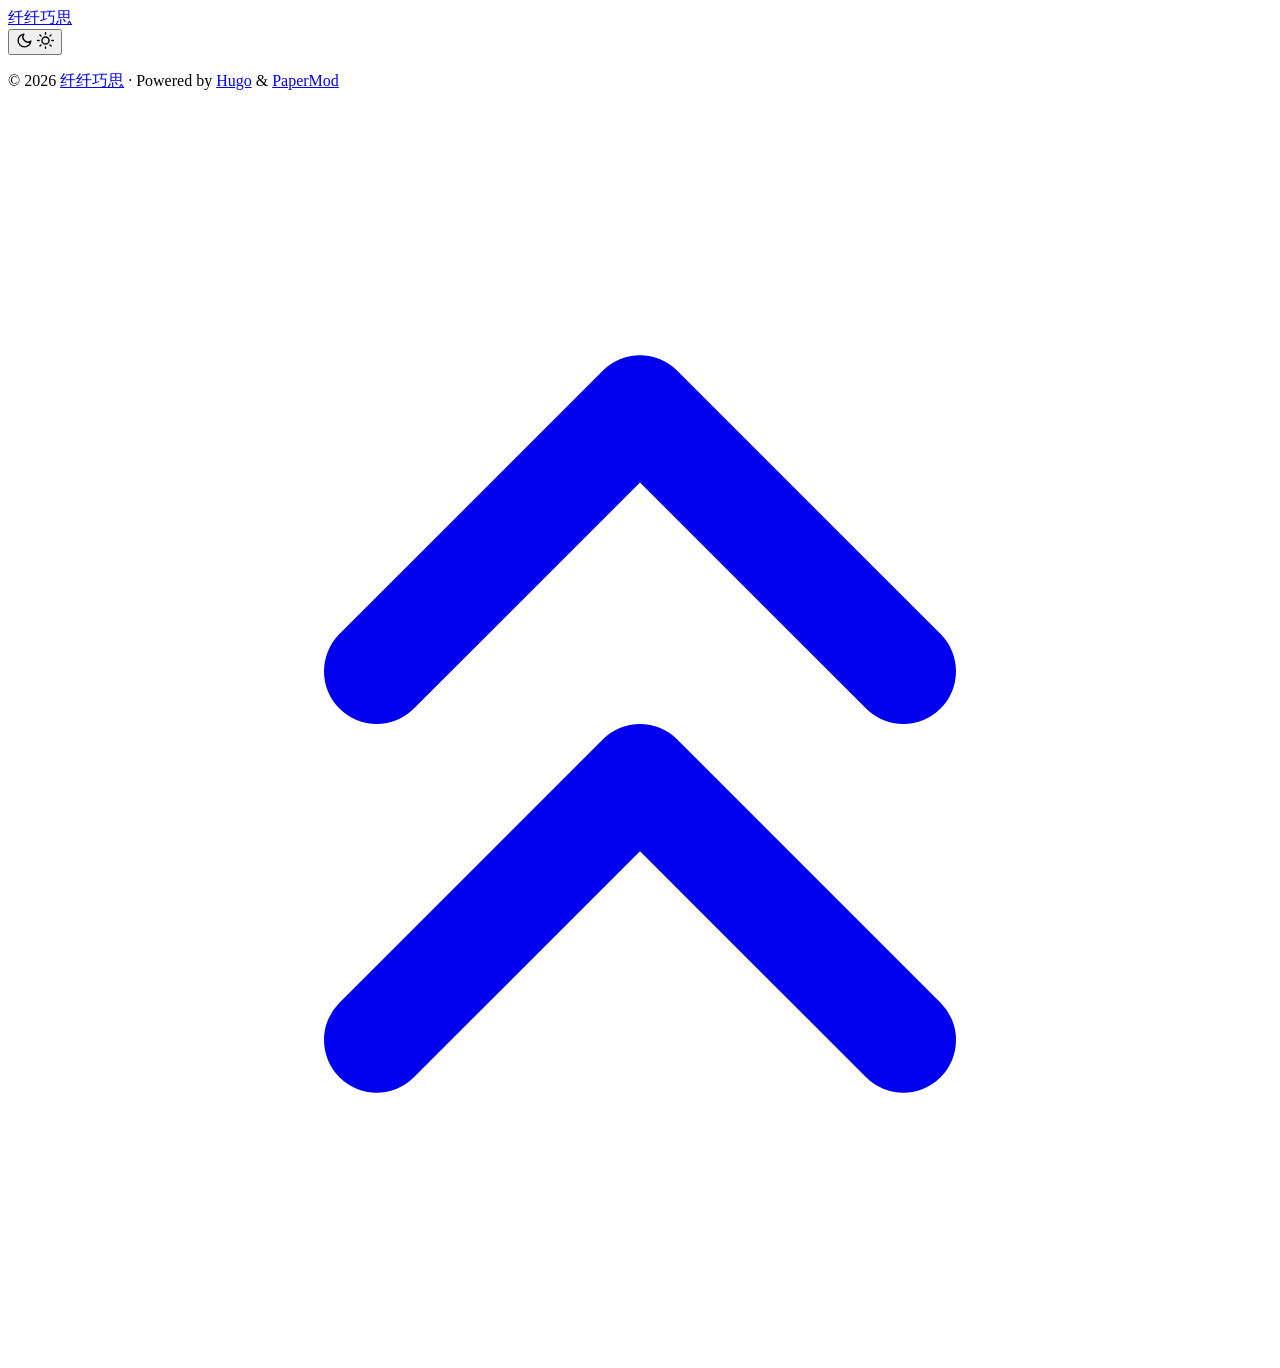
==== index.html @ 08fd0bf8 "Update site: feat: 测试站点构建/托管流程 dym2026/hugo-site-source@53ee8ede9876ad9d96f97d671d395f3bab7a2292" ====
<!doctype html><html lang=en dir=auto data-theme=auto><head><meta name=generator content="Hugo 0.163.3"><meta charset=utf-8><meta http-equiv=X-UA-Compatible content="IE=edge"><meta name=viewport content="width=device-width,initial-scale=1,shrink-to-fit=no"><meta name=robots content="index, follow"><title>纤纤巧思</title><meta name=description content><meta name=author content><link rel=canonical href=https://dym2026.github.io/><link crossorigin=anonymous href=/assets/css/stylesheet.cd9298b33628769aa1bc1acebbbfd7aa11ce81dfe03484d479e1907760249a1d.css integrity="sha256-zZKYszYodpqhvBrOu7/XqhHOgd/gNITUeeGQd2Akmh0=" rel="preload stylesheet" as=style><link rel=icon href=https://dym2026.github.io/favicon.ico><link rel=icon type=image/png sizes=16x16 href=https://dym2026.github.io/favicon-16x16.png><link rel=icon type=image/png sizes=32x32 href=https://dym2026.github.io/favicon-32x32.png><link rel=apple-touch-icon href=https://dym2026.github.io/apple-touch-icon.png><link rel=mask-icon href=https://dym2026.github.io/safari-pinned-tab.svg><meta name=theme-color content="#2e2e33"><meta name=msapplication-TileColor content="#2e2e33"><link rel=alternate type=application/rss+xml href=https://dym2026.github.io/index.xml title=rss><link rel=alternate hreflang=en href=https://dym2026.github.io/><noscript><style>#theme-toggle,.top-link{display:none}</style><style>@media(prefers-color-scheme:dark){:root{--theme:rgb(29, 30, 32);--entry:rgb(46, 46, 51);--primary:rgb(218, 218, 219);--secondary:rgb(155, 156, 157);--tertiary:rgb(65, 66, 68);--content:rgb(196, 196, 197);--code-block-bg:rgb(46, 46, 51);--code-bg:rgb(55, 56, 62);--border:rgb(51, 51, 51);color-scheme:dark}.list{background:var(--theme)}.toc{background:var(--entry)}}</style></noscript><script>localStorage.getItem("pref-theme")==="dark"?document.querySelector("html").dataset.theme="dark":localStorage.getItem("pref-theme")==="light"?document.querySelector("html").dataset.theme="light":window.matchMedia("(prefers-color-scheme: dark)").matches?document.querySelector("html").dataset.theme="dark":document.querySelector("html").dataset.theme="light"</script><meta property="og:url" content="https://dym2026.github.io/"><meta property="og:site_name" content="纤纤巧思"><meta property="og:title" content="纤纤巧思"><meta property="og:locale" content="en_us"><meta property="og:type" content="website"><meta name=twitter:card content="summary"><meta name=twitter:title content="纤纤巧思"><script type=application/ld+json>{"@context":"https://schema.org","@type":"Organization","name":"纤纤巧思","url":"https://dym2026.github.io/","description":"","logo":"https://dym2026.github.io/favicon.ico","sameAs":[]}</script></head><body class=list id=top><header class=header><nav class=header-nav><div class=logo><a href=https://dym2026.github.io/ accesskey=h title="纤纤巧思 (Alt + H)">纤纤巧思</a><div class=logo-switches><button id=theme-toggle class=theme-toggle accesskey=t title="(Alt + T)" aria-label="Toggle theme">
<svg class="moon" width="17" height="17" viewBox="0 0 24 24" fill="none" stroke="currentColor" stroke-width="2" stroke-linecap="round" stroke-linejoin="round"><path d="M21 12.79A9 9 0 1111.21 3 7 7 0 0021 12.79z"/></svg>
<svg class="sun" width="17" height="17" viewBox="0 0 24 24" fill="none" stroke="currentColor" stroke-width="2" stroke-linecap="round" stroke-linejoin="round"><circle cx="12" cy="12" r="5"/><line x1="12" y1="1" x2="12" y2="3"/><line x1="12" y1="21" x2="12" y2="23"/><line x1="4.22" y1="4.22" x2="5.64" y2="5.64"/><line x1="18.36" y1="18.36" x2="19.78" y2="19.78"/><line x1="1" y1="12" x2="3" y2="12"/><line x1="21" y1="12" x2="23" y2="12"/><line x1="4.22" y1="19.78" x2="5.64" y2="18.36"/><line x1="18.36" y1="5.64" x2="19.78" y2="4.22"/></svg></button></div></div><ul id=menu class=menu></ul></nav></header><main class=main></main><footer class=footer><span>&copy; 2026 <a href=https://dym2026.github.io/>纤纤巧思</a></span> ·
<span>Powered by
<a href="https://gohugo.io/?utm_source=papermod" rel=noopener target=_blank>Hugo</a> &
<a href=https://github.com/adityatelange/hugo-PaperMod/ rel=noopener target=_blank>PaperMod</a></span></footer><a href=#top id=top-link class="top-link hidden" aria-label="go to top" title="Go to Top (Alt + G)" accesskey=g><svg viewBox="0 0 24 24" fill="none" stroke="currentColor" stroke-width="2" stroke-linecap="round" stroke-linejoin="round" class="feather feather-chevrons-up"><polyline points="17 11 12 6 7 11"/><polyline points="17 18 12 13 7 18"/></svg>
</a><script>let menu=document.getElementById("menu");if(menu){const e=localStorage.getItem("menu-scroll-position");e&&(menu.scrollLeft=parseInt(e,10)),menu.onscroll=function(){localStorage.setItem("menu-scroll-position",menu.scrollLeft)}}document.querySelectorAll('a[href^="#"]').forEach(e=>{e.addEventListener("click",function(e){e.preventDefault();var t=this.getAttribute("href").substr(1);window.matchMedia("(prefers-reduced-motion: reduce)").matches?document.querySelector(`[id='${decodeURIComponent(t)}']`).scrollIntoView():document.querySelector(`[id='${decodeURIComponent(t)}']`).scrollIntoView({behavior:"smooth"}),t==="top"?history.replaceState(null,null," "):history.pushState(null,null,`#${t}`)})})</script><script>var toplink=document.getElementById("top-link");window.onscroll=function(){const e=window.innerHeight;document.body.scrollTop>e||document.documentElement.scrollTop>e?toplink.classList.remove("hidden"):toplink.classList.add("hidden")}</script><script>document.getElementById("theme-toggle").addEventListener("click",()=>{const e=document.querySelector("html");e.dataset.theme==="dark"?(e.dataset.theme="light",localStorage.setItem("pref-theme","light")):(e.dataset.theme="dark",localStorage.setItem("pref-theme","dark"))})</script></body></html>
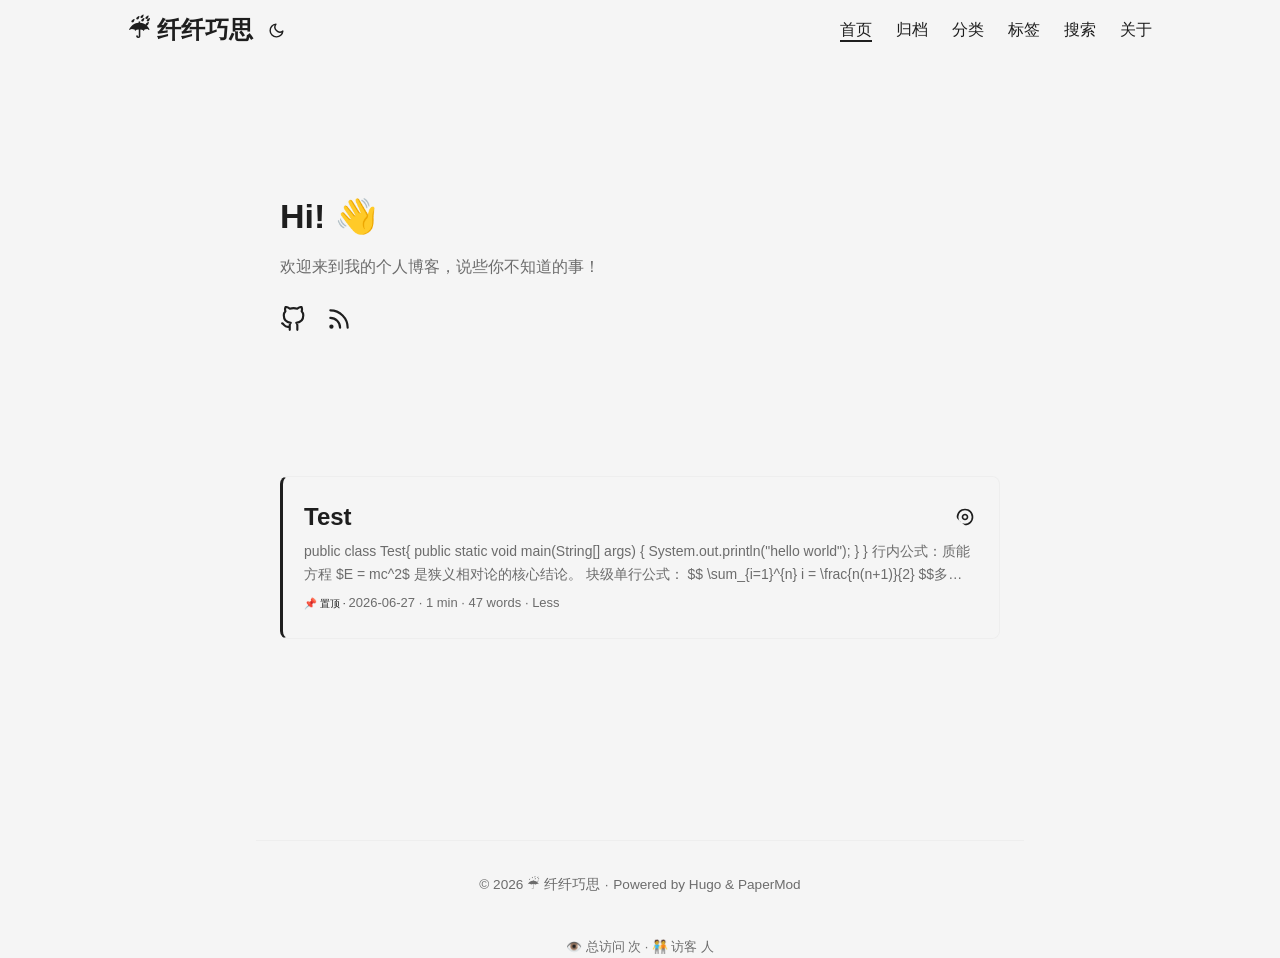
==== commit b8e5de0f: "Update site: feat：配置后发布测试 dym2026/hugo-site-source@9872c6fb3db8e7d67822ec20c69a167581251d09" ====
--- a/index.html
+++ b/index.html
@@ -1,7 +1,11 @@
-<!doctype html><html lang=en dir=auto data-theme=auto><head><meta name=generator content="Hugo 0.163.3"><meta charset=utf-8><meta http-equiv=X-UA-Compatible content="IE=edge"><meta name=viewport content="width=device-width,initial-scale=1,shrink-to-fit=no"><meta name=robots content="index, follow"><title>纤纤巧思</title><meta name=description content><meta name=author content><link rel=canonical href=https://dym2026.github.io/><link crossorigin=anonymous href=/assets/css/stylesheet.cd9298b33628769aa1bc1acebbbfd7aa11ce81dfe03484d479e1907760249a1d.css integrity="sha256-zZKYszYodpqhvBrOu7/XqhHOgd/gNITUeeGQd2Akmh0=" rel="preload stylesheet" as=style><link rel=icon href=https://dym2026.github.io/favicon.ico><link rel=icon type=image/png sizes=16x16 href=https://dym2026.github.io/favicon-16x16.png><link rel=icon type=image/png sizes=32x32 href=https://dym2026.github.io/favicon-32x32.png><link rel=apple-touch-icon href=https://dym2026.github.io/apple-touch-icon.png><link rel=mask-icon href=https://dym2026.github.io/safari-pinned-tab.svg><meta name=theme-color content="#2e2e33"><meta name=msapplication-TileColor content="#2e2e33"><link rel=alternate type=application/rss+xml href=https://dym2026.github.io/index.xml title=rss><link rel=alternate hreflang=en href=https://dym2026.github.io/><noscript><style>#theme-toggle,.top-link{display:none}</style><style>@media(prefers-color-scheme:dark){:root{--theme:rgb(29, 30, 32);--entry:rgb(46, 46, 51);--primary:rgb(218, 218, 219);--secondary:rgb(155, 156, 157);--tertiary:rgb(65, 66, 68);--content:rgb(196, 196, 197);--code-block-bg:rgb(46, 46, 51);--code-bg:rgb(55, 56, 62);--border:rgb(51, 51, 51);color-scheme:dark}.list{background:var(--theme)}.toc{background:var(--entry)}}</style></noscript><script>localStorage.getItem("pref-theme")==="dark"?document.querySelector("html").dataset.theme="dark":localStorage.getItem("pref-theme")==="light"?document.querySelector("html").dataset.theme="light":window.matchMedia("(prefers-color-scheme: dark)").matches?document.querySelector("html").dataset.theme="dark":document.querySelector("html").dataset.theme="light"</script><meta property="og:url" content="https://dym2026.github.io/"><meta property="og:site_name" content="纤纤巧思"><meta property="og:title" content="纤纤巧思"><meta property="og:locale" content="en_us"><meta property="og:type" content="website"><meta name=twitter:card content="summary"><meta name=twitter:title content="纤纤巧思"><script type=application/ld+json>{"@context":"https://schema.org","@type":"Organization","name":"纤纤巧思","url":"https://dym2026.github.io/","description":"","logo":"https://dym2026.github.io/favicon.ico","sameAs":[]}</script></head><body class=list id=top><header class=header><nav class=header-nav><div class=logo><a href=https://dym2026.github.io/ accesskey=h title="纤纤巧思 (Alt + H)">纤纤巧思</a><div class=logo-switches><button id=theme-toggle class=theme-toggle accesskey=t title="(Alt + T)" aria-label="Toggle theme">
+<!doctype html><html lang=en dir=auto data-theme=auto><head><meta name=generator content="Hugo 0.163.3"><meta charset=utf-8><meta http-equiv=X-UA-Compatible content="IE=edge"><meta name=viewport content="width=device-width,initial-scale=1,shrink-to-fit=no"><meta name=robots content="index, follow"><title>☔︎ 纤纤巧思</title><meta name=keywords content="关键词1,关键词2,关键词3"><meta name=description content="博客描述，150字以内，包含核心关键词"><meta name=author content="Less"><link rel=canonical href=https://dym2026.github.io/><link crossorigin=anonymous href=/assets/css/stylesheet.4112e1ae91381286056db7897606358c1287e31d32b878bdc7e529f8c256b687.css integrity="sha256-QRLhrpE4EoYFbbeJdgY1jBKH4x0yuHi9x+Up+MJWtoc=" rel="preload stylesheet" as=style><link rel=icon href=https://dym2026.github.io/favicon.ico><link rel=icon type=image/png sizes=16x16 href=https://dym2026.github.io/favicon-16x16.png><link rel=icon type=image/png sizes=32x32 href=https://dym2026.github.io/favicon-32x32.png><link rel=apple-touch-icon href=https://dym2026.github.io/apple-touch-icon.png><link rel=mask-icon href=https://dym2026.github.io/safari-pinned-tab.svg><meta name=theme-color content="#2e2e33"><meta name=msapplication-TileColor content="#2e2e33"><link rel=alternate type=application/rss+xml href=https://dym2026.github.io/index.xml title=rss><link rel=alternate type=application/json href=https://dym2026.github.io/index.json title=json><link rel=alternate hreflang=en href=https://dym2026.github.io/><noscript><style>#theme-toggle,.top-link{display:none}</style><style>@media(prefers-color-scheme:dark){:root{--theme:rgb(29, 30, 32);--entry:rgb(46, 46, 51);--primary:rgb(218, 218, 219);--secondary:rgb(155, 156, 157);--tertiary:rgb(65, 66, 68);--content:rgb(196, 196, 197);--code-block-bg:rgb(46, 46, 51);--code-bg:rgb(55, 56, 62);--border:rgb(51, 51, 51);color-scheme:dark}.list{background:var(--theme)}.toc{background:var(--entry)}}</style></noscript><script>localStorage.getItem("pref-theme")==="dark"?document.querySelector("html").dataset.theme="dark":localStorage.getItem("pref-theme")==="light"?document.querySelector("html").dataset.theme="light":window.matchMedia("(prefers-color-scheme: dark)").matches?document.querySelector("html").dataset.theme="dark":document.querySelector("html").dataset.theme="light"</script><meta property="og:url" content="https://dym2026.github.io/"><meta property="og:site_name" content="☔︎ 纤纤巧思"><meta property="og:title" content="☔︎ 纤纤巧思"><meta property="og:description" content="博客描述，150字以内，包含核心关键词"><meta property="og:locale" content="zh_cn"><meta property="og:type" content="website"><meta property="og:image" content="https://dym2026.github.io/images/social-share.png"><meta name=twitter:card content="summary_large_image"><meta name=twitter:image content="https://dym2026.github.io/images/social-share.png"><meta name=twitter:title content="☔︎ 纤纤巧思"><meta name=twitter:description content="博客描述，150字以内，包含核心关键词"><script type=application/ld+json>{"@context":"https://schema.org","@type":"Organization","name":"☔︎ 纤纤巧思","url":"https://dym2026.github.io/","description":"博客描述，150字以内，包含核心关键词","logo":"https://dym2026.github.io/favicon.ico","sameAs":["https://github.com/dym2026/dym2026.github.io","/index.xml"]}</script></head><body class=list id=top><header class=header><nav class=header-nav><div class=logo><a href=https://dym2026.github.io/ accesskey=h title="☔︎ 纤纤巧思 (Alt + H)">☔︎ 纤纤巧思</a><div class=logo-switches><button id=theme-toggle class=theme-toggle accesskey=t title="(Alt + T)" aria-label="Toggle theme">
 <svg class="moon" width="17" height="17" viewBox="0 0 24 24" fill="none" stroke="currentColor" stroke-width="2" stroke-linecap="round" stroke-linejoin="round"><path d="M21 12.79A9 9 0 1111.21 3 7 7 0 0021 12.79z"/></svg>
-<svg class="sun" width="17" height="17" viewBox="0 0 24 24" fill="none" stroke="currentColor" stroke-width="2" stroke-linecap="round" stroke-linejoin="round"><circle cx="12" cy="12" r="5"/><line x1="12" y1="1" x2="12" y2="3"/><line x1="12" y1="21" x2="12" y2="23"/><line x1="4.22" y1="4.22" x2="5.64" y2="5.64"/><line x1="18.36" y1="18.36" x2="19.78" y2="19.78"/><line x1="1" y1="12" x2="3" y2="12"/><line x1="21" y1="12" x2="23" y2="12"/><line x1="4.22" y1="19.78" x2="5.64" y2="18.36"/><line x1="18.36" y1="5.64" x2="19.78" y2="4.22"/></svg></button></div></div><ul id=menu class=menu></ul></nav></header><main class=main></main><footer class=footer><span>&copy; 2026 <a href=https://dym2026.github.io/>纤纤巧思</a></span> ·
+<svg class="sun" width="17" height="17" viewBox="0 0 24 24" fill="none" stroke="currentColor" stroke-width="2" stroke-linecap="round" stroke-linejoin="round"><circle cx="12" cy="12" r="5"/><line x1="12" y1="1" x2="12" y2="3"/><line x1="12" y1="21" x2="12" y2="23"/><line x1="4.22" y1="4.22" x2="5.64" y2="5.64"/><line x1="18.36" y1="18.36" x2="19.78" y2="19.78"/><line x1="1" y1="12" x2="3" y2="12"/><line x1="21" y1="12" x2="23" y2="12"/><line x1="4.22" y1="19.78" x2="5.64" y2="18.36"/><line x1="18.36" y1="5.64" x2="19.78" y2="4.22"/></svg></button></div></div><ul id=menu class=menu><li><a href=https://dym2026.github.io/ title=首页><span class=active>首页</span></a></li><li><a href=https://dym2026.github.io/archives/ title=归档><span>归档</span></a></li><li><a href=https://dym2026.github.io/categories/ title=分类><span>分类</span></a></li><li><a href=https://dym2026.github.io/tags/ title=标签><span>标签</span></a></li><li><a href=https://dym2026.github.io/search/ title="搜索 (Alt + /)" accesskey=/><span>搜索</span></a></li><li><a href=https://dym2026.github.io/about/ title=关于><span>关于</span></a></li></ul></nav></header><main class=main><article class="first-entry home-info"><header class=entry-header><h1>Hi! 👋</h1></header><div class="entry-content md-content"><p>欢迎来到我的个人博客，说些你不知道的事！</p></div><footer class=entry-footer><div class=social-icons><a href=https://github.com/dym2026/dym2026.github.io target=_blank rel="noopener noreferrer me" title=Github><svg viewBox="0 0 24 24" fill="none" stroke="currentColor" stroke-width="2" stroke-linecap="round" stroke-linejoin="round"><path d="M9 19c-5 1.5-5-2.5-7-3m14 6v-3.87a3.37 3.37.0 00-.94-2.61c3.14-.35 6.44-1.54 6.44-7A5.44 5.44.0 0020 4.77 5.07 5.07.0 0019.91 1S18.73.65 16 2.48a13.38 13.38.0 00-7 0C6.27.65 5.09 1 5.09 1A5.07 5.07.0 005 4.77 5.44 5.44.0 003.5 8.55c0 5.42 3.3 6.61 6.44 7A3.37 3.37.0 009 18.13V22"/></svg>
+</a><a href=/index.xml target=_blank rel="noopener noreferrer me" title=Rss><svg viewBox="0 0 24 24" fill="none" stroke="currentColor" stroke-width="2" stroke-linecap="round" stroke-linejoin="round"><path d="M4 11a9 9 0 019 9"/><path d="M4 4a16 16 0 0116 16"/><circle cx="5" cy="19" r="1"/></svg></a></div></footer></article><article class="post-entry pin-entry"><header class=entry-header><h2 class=entry-hint-parent>Test
+<span class="entry-hint pin-badge" title=置顶><svg height="20" viewBox="0 -960 960 960" fill="currentColor"><path d="M640-480q0 66-47 113t-113 47-113-47-47-113 47-113 113-47 113 47 47 113zm-160 80q33 0 56.5-23.5T560-480t-23.5-56.5T480-560t-56.5 23.5T4e2-480t23.5 56.5T480-4e2zm0 320Q316-2e2 198-314.5T80-480q0-83 32.5-156T197-763t125-85.5T480-880t158 31.5T763-763t84.5 127T880-480t-32.5 156T763-197t-125 85.5T480-80zm0-80q134 0 227-93t93-227-93-227-227-93-227 93-93 227 93 227 227 93zm0-320z"/></svg></span></h2></header><div class=entry-content><p>public class Test{ public static void main(String[] args) { System.out.println("hello world"); } } 行内公式：质能方程 $E = mc^2$ 是狭义相对论的核心结论。
+块级单行公式： $$ \sum_{i=1}^{n} i = \frac{n(n+1)}{2} $$多行对齐公式： $$ \begin{aligned} f(x) &= x^2 + 3x + 2 \\ f'(x) &= 2x + 3 \\ \int_0^1 f(x)dx &= \frac{23}{6} \end{aligned} $$</p></div><footer class=entry-footer><span title='2026-06-27 22:10:26 +0800 +0800'>2026-06-27</span>&nbsp;·&nbsp;<span>1 min</span>&nbsp;·&nbsp;<span>47 words</span>&nbsp;·&nbsp;<span>Less</span></footer><a class=entry-link aria-label="post link to Test" href=https://dym2026.github.io/posts/test/></a></article></main><footer class=footer><span>&copy; 2026 <a href=https://dym2026.github.io/>☔︎ 纤纤巧思</a></span> ·
 <span>Powered by
 <a href="https://gohugo.io/?utm_source=papermod" rel=noopener target=_blank>Hugo</a> &
 <a href=https://github.com/adityatelange/hugo-PaperMod/ rel=noopener target=_blank>PaperMod</a></span></footer><a href=#top id=top-link class="top-link hidden" aria-label="go to top" title="Go to Top (Alt + G)" accesskey=g><svg viewBox="0 0 24 24" fill="none" stroke="currentColor" stroke-width="2" stroke-linecap="round" stroke-linejoin="round" class="feather feather-chevrons-up"><polyline points="17 11 12 6 7 11"/><polyline points="17 18 12 13 7 18"/></svg>
-</a><script>let menu=document.getElementById("menu");if(menu){const e=localStorage.getItem("menu-scroll-position");e&&(menu.scrollLeft=parseInt(e,10)),menu.onscroll=function(){localStorage.setItem("menu-scroll-position",menu.scrollLeft)}}document.querySelectorAll('a[href^="#"]').forEach(e=>{e.addEventListener("click",function(e){e.preventDefault();var t=this.getAttribute("href").substr(1);window.matchMedia("(prefers-reduced-motion: reduce)").matches?document.querySelector(`[id='${decodeURIComponent(t)}']`).scrollIntoView():document.querySelector(`[id='${decodeURIComponent(t)}']`).scrollIntoView({behavior:"smooth"}),t==="top"?history.replaceState(null,null," "):history.pushState(null,null,`#${t}`)})})</script><script>var toplink=document.getElementById("top-link");window.onscroll=function(){const e=window.innerHeight;document.body.scrollTop>e||document.documentElement.scrollTop>e?toplink.classList.remove("hidden"):toplink.classList.add("hidden")}</script><script>document.getElementById("theme-toggle").addEventListener("click",()=>{const e=document.querySelector("html");e.dataset.theme==="dark"?(e.dataset.theme="light",localStorage.setItem("pref-theme","light")):(e.dataset.theme="dark",localStorage.setItem("pref-theme","dark"))})</script></body></html>+</a><script defer src=https://busuanzi.ibruce.info/busuanzi/2.3/busuanzi.pure.mini.js crossorigin=anonymous></script><div class=busuanzi-site><span id=busuanzi_container_site_pv>👁️ 总访问 <span id=busuanzi_value_site_pv></span> 次
+</span><span id=busuanzi_container_site_uv>· 🧑‍🤝‍🧑 访客 <span id=busuanzi_value_site_uv></span> 人</span></div><script>let menu=document.getElementById("menu");if(menu){const e=localStorage.getItem("menu-scroll-position");e&&(menu.scrollLeft=parseInt(e,10)),menu.onscroll=function(){localStorage.setItem("menu-scroll-position",menu.scrollLeft)}}document.querySelectorAll('a[href^="#"]').forEach(e=>{e.addEventListener("click",function(e){e.preventDefault();var t=this.getAttribute("href").substr(1);window.matchMedia("(prefers-reduced-motion: reduce)").matches?document.querySelector(`[id='${decodeURIComponent(t)}']`).scrollIntoView():document.querySelector(`[id='${decodeURIComponent(t)}']`).scrollIntoView({behavior:"smooth"}),t==="top"?history.replaceState(null,null," "):history.pushState(null,null,`#${t}`)})})</script><script>var toplink=document.getElementById("top-link");window.onscroll=function(){const e=window.innerHeight;document.body.scrollTop>e||document.documentElement.scrollTop>e?toplink.classList.remove("hidden"):toplink.classList.add("hidden")}</script><script>document.getElementById("theme-toggle").addEventListener("click",()=>{const e=document.querySelector("html");e.dataset.theme==="dark"?(e.dataset.theme="light",localStorage.setItem("pref-theme","light")):(e.dataset.theme="dark",localStorage.setItem("pref-theme","dark"))})</script></body></html>
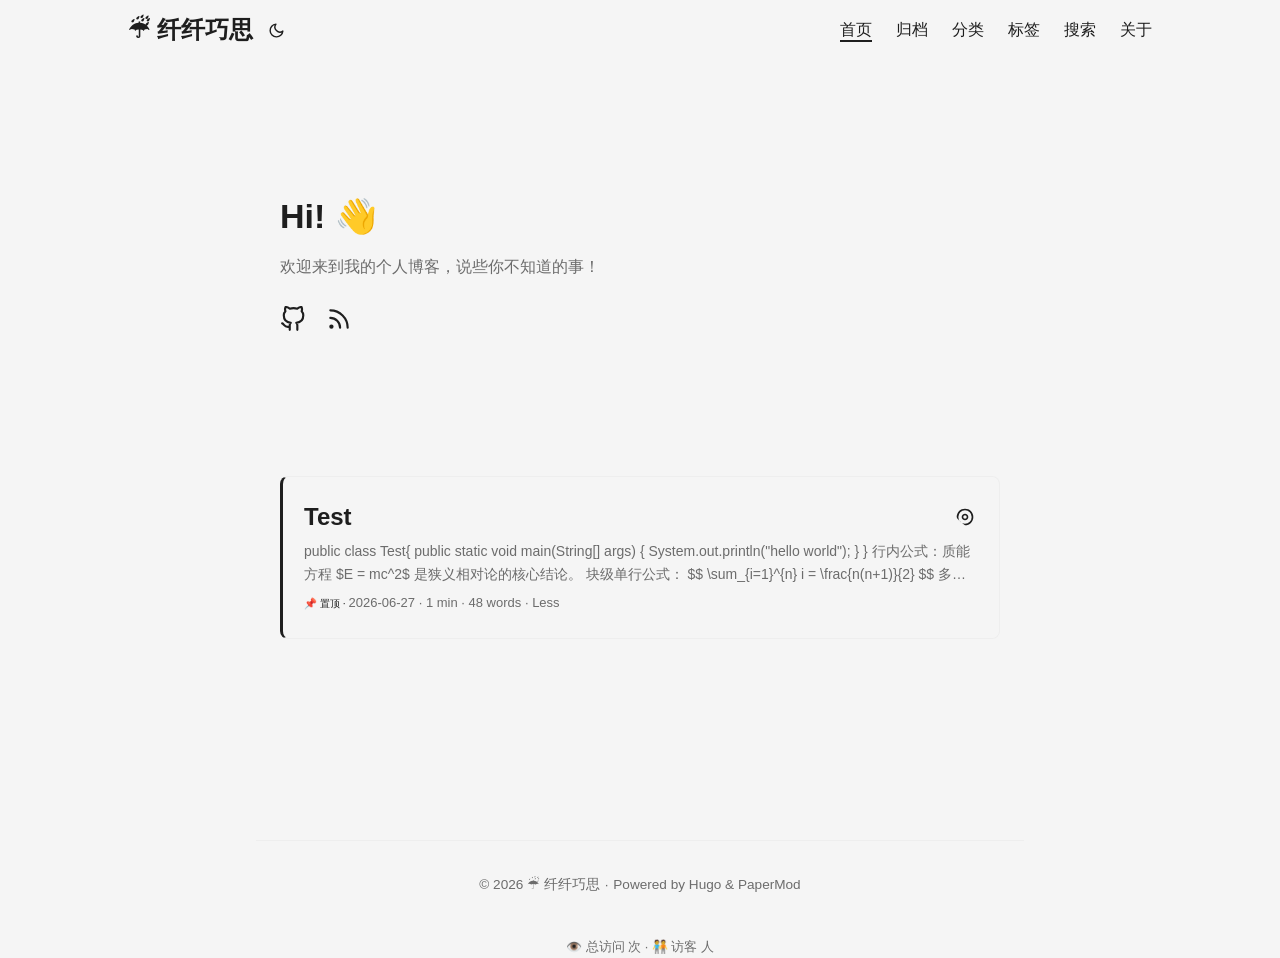
==== commit e289f8b9: "Update site: fix：解决数学公式渲染问题 dym2026/hugo-site-source@31d38d20c8a6f22a35656b6e085491fd89ad5323" ====
--- a/index.html
+++ b/index.html
@@ -3,9 +3,10 @@
 <svg class="sun" width="17" height="17" viewBox="0 0 24 24" fill="none" stroke="currentColor" stroke-width="2" stroke-linecap="round" stroke-linejoin="round"><circle cx="12" cy="12" r="5"/><line x1="12" y1="1" x2="12" y2="3"/><line x1="12" y1="21" x2="12" y2="23"/><line x1="4.22" y1="4.22" x2="5.64" y2="5.64"/><line x1="18.36" y1="18.36" x2="19.78" y2="19.78"/><line x1="1" y1="12" x2="3" y2="12"/><line x1="21" y1="12" x2="23" y2="12"/><line x1="4.22" y1="19.78" x2="5.64" y2="18.36"/><line x1="18.36" y1="5.64" x2="19.78" y2="4.22"/></svg></button></div></div><ul id=menu class=menu><li><a href=https://dym2026.github.io/ title=首页><span class=active>首页</span></a></li><li><a href=https://dym2026.github.io/archives/ title=归档><span>归档</span></a></li><li><a href=https://dym2026.github.io/categories/ title=分类><span>分类</span></a></li><li><a href=https://dym2026.github.io/tags/ title=标签><span>标签</span></a></li><li><a href=https://dym2026.github.io/search/ title="搜索 (Alt + /)" accesskey=/><span>搜索</span></a></li><li><a href=https://dym2026.github.io/about/ title=关于><span>关于</span></a></li></ul></nav></header><main class=main><article class="first-entry home-info"><header class=entry-header><h1>Hi! 👋</h1></header><div class="entry-content md-content"><p>欢迎来到我的个人博客，说些你不知道的事！</p></div><footer class=entry-footer><div class=social-icons><a href=https://github.com/dym2026/dym2026.github.io target=_blank rel="noopener noreferrer me" title=Github><svg viewBox="0 0 24 24" fill="none" stroke="currentColor" stroke-width="2" stroke-linecap="round" stroke-linejoin="round"><path d="M9 19c-5 1.5-5-2.5-7-3m14 6v-3.87a3.37 3.37.0 00-.94-2.61c3.14-.35 6.44-1.54 6.44-7A5.44 5.44.0 0020 4.77 5.07 5.07.0 0019.91 1S18.73.65 16 2.48a13.38 13.38.0 00-7 0C6.27.65 5.09 1 5.09 1A5.07 5.07.0 005 4.77 5.44 5.44.0 003.5 8.55c0 5.42 3.3 6.61 6.44 7A3.37 3.37.0 009 18.13V22"/></svg>
 </a><a href=/index.xml target=_blank rel="noopener noreferrer me" title=Rss><svg viewBox="0 0 24 24" fill="none" stroke="currentColor" stroke-width="2" stroke-linecap="round" stroke-linejoin="round"><path d="M4 11a9 9 0 019 9"/><path d="M4 4a16 16 0 0116 16"/><circle cx="5" cy="19" r="1"/></svg></a></div></footer></article><article class="post-entry pin-entry"><header class=entry-header><h2 class=entry-hint-parent>Test
 <span class="entry-hint pin-badge" title=置顶><svg height="20" viewBox="0 -960 960 960" fill="currentColor"><path d="M640-480q0 66-47 113t-113 47-113-47-47-113 47-113 113-47 113 47 47 113zm-160 80q33 0 56.5-23.5T560-480t-23.5-56.5T480-560t-56.5 23.5T4e2-480t23.5 56.5T480-4e2zm0 320Q316-2e2 198-314.5T80-480q0-83 32.5-156T197-763t125-85.5T480-880t158 31.5T763-763t84.5 127T880-480t-32.5 156T763-197t-125 85.5T480-80zm0-80q134 0 227-93t93-227-93-227-227-93-227 93-93 227 93 227 227 93zm0-320z"/></svg></span></h2></header><div class=entry-content><p>public class Test{ public static void main(String[] args) { System.out.println("hello world"); } } 行内公式：质能方程 $E = mc^2$ 是狭义相对论的核心结论。
-块级单行公式： $$ \sum_{i=1}^{n} i = \frac{n(n+1)}{2} $$多行对齐公式： $$ \begin{aligned} f(x) &= x^2 + 3x + 2 \\ f'(x) &= 2x + 3 \\ \int_0^1 f(x)dx &= \frac{23}{6} \end{aligned} $$</p></div><footer class=entry-footer><span title='2026-06-27 22:10:26 +0800 +0800'>2026-06-27</span>&nbsp;·&nbsp;<span>1 min</span>&nbsp;·&nbsp;<span>47 words</span>&nbsp;·&nbsp;<span>Less</span></footer><a class=entry-link aria-label="post link to Test" href=https://dym2026.github.io/posts/test/></a></article></main><footer class=footer><span>&copy; 2026 <a href=https://dym2026.github.io/>☔︎ 纤纤巧思</a></span> ·
+块级单行公式： $$ \sum_{i=1}^{n} i = \frac{n(n+1)}{2} $$
+多行对齐公式： $$ \begin{aligned} f(x) &= x^2 + 3x + 2 \ f’(x) &= 2x + 3 \ \int_0^1 f(x)dx &= \frac{23}{6} \end{aligned} $$</p></div><footer class=entry-footer><span title='2026-06-27 22:10:26 +0800 +0800'>2026-06-27</span>&nbsp;·&nbsp;<span>1 min</span>&nbsp;·&nbsp;<span>48 words</span>&nbsp;·&nbsp;<span>Less</span></footer><a class=entry-link aria-label="post link to Test" href=https://dym2026.github.io/posts/test/></a></article></main><footer class=footer><span>&copy; 2026 <a href=https://dym2026.github.io/>☔︎ 纤纤巧思</a></span> ·
 <span>Powered by
 <a href="https://gohugo.io/?utm_source=papermod" rel=noopener target=_blank>Hugo</a> &
 <a href=https://github.com/adityatelange/hugo-PaperMod/ rel=noopener target=_blank>PaperMod</a></span></footer><a href=#top id=top-link class="top-link hidden" aria-label="go to top" title="Go to Top (Alt + G)" accesskey=g><svg viewBox="0 0 24 24" fill="none" stroke="currentColor" stroke-width="2" stroke-linecap="round" stroke-linejoin="round" class="feather feather-chevrons-up"><polyline points="17 11 12 6 7 11"/><polyline points="17 18 12 13 7 18"/></svg>
-</a><script defer src=https://busuanzi.ibruce.info/busuanzi/2.3/busuanzi.pure.mini.js crossorigin=anonymous></script><div class=busuanzi-site><span id=busuanzi_container_site_pv>👁️ 总访问 <span id=busuanzi_value_site_pv></span> 次
+</a><script defer src=https://busuanzi.ibruce.info/busuanzi/2.3/busuanzi.pure.mini.js></script><div class=busuanzi-site><span id=busuanzi_container_site_pv>👁️ 总访问 <span id=busuanzi_value_site_pv></span> 次
 </span><span id=busuanzi_container_site_uv>· 🧑‍🤝‍🧑 访客 <span id=busuanzi_value_site_uv></span> 人</span></div><script>let menu=document.getElementById("menu");if(menu){const e=localStorage.getItem("menu-scroll-position");e&&(menu.scrollLeft=parseInt(e,10)),menu.onscroll=function(){localStorage.setItem("menu-scroll-position",menu.scrollLeft)}}document.querySelectorAll('a[href^="#"]').forEach(e=>{e.addEventListener("click",function(e){e.preventDefault();var t=this.getAttribute("href").substr(1);window.matchMedia("(prefers-reduced-motion: reduce)").matches?document.querySelector(`[id='${decodeURIComponent(t)}']`).scrollIntoView():document.querySelector(`[id='${decodeURIComponent(t)}']`).scrollIntoView({behavior:"smooth"}),t==="top"?history.replaceState(null,null," "):history.pushState(null,null,`#${t}`)})})</script><script>var toplink=document.getElementById("top-link");window.onscroll=function(){const e=window.innerHeight;document.body.scrollTop>e||document.documentElement.scrollTop>e?toplink.classList.remove("hidden"):toplink.classList.add("hidden")}</script><script>document.getElementById("theme-toggle").addEventListener("click",()=>{const e=document.querySelector("html");e.dataset.theme==="dark"?(e.dataset.theme="light",localStorage.setItem("pref-theme","light")):(e.dataset.theme="dark",localStorage.setItem("pref-theme","dark"))})</script></body></html>
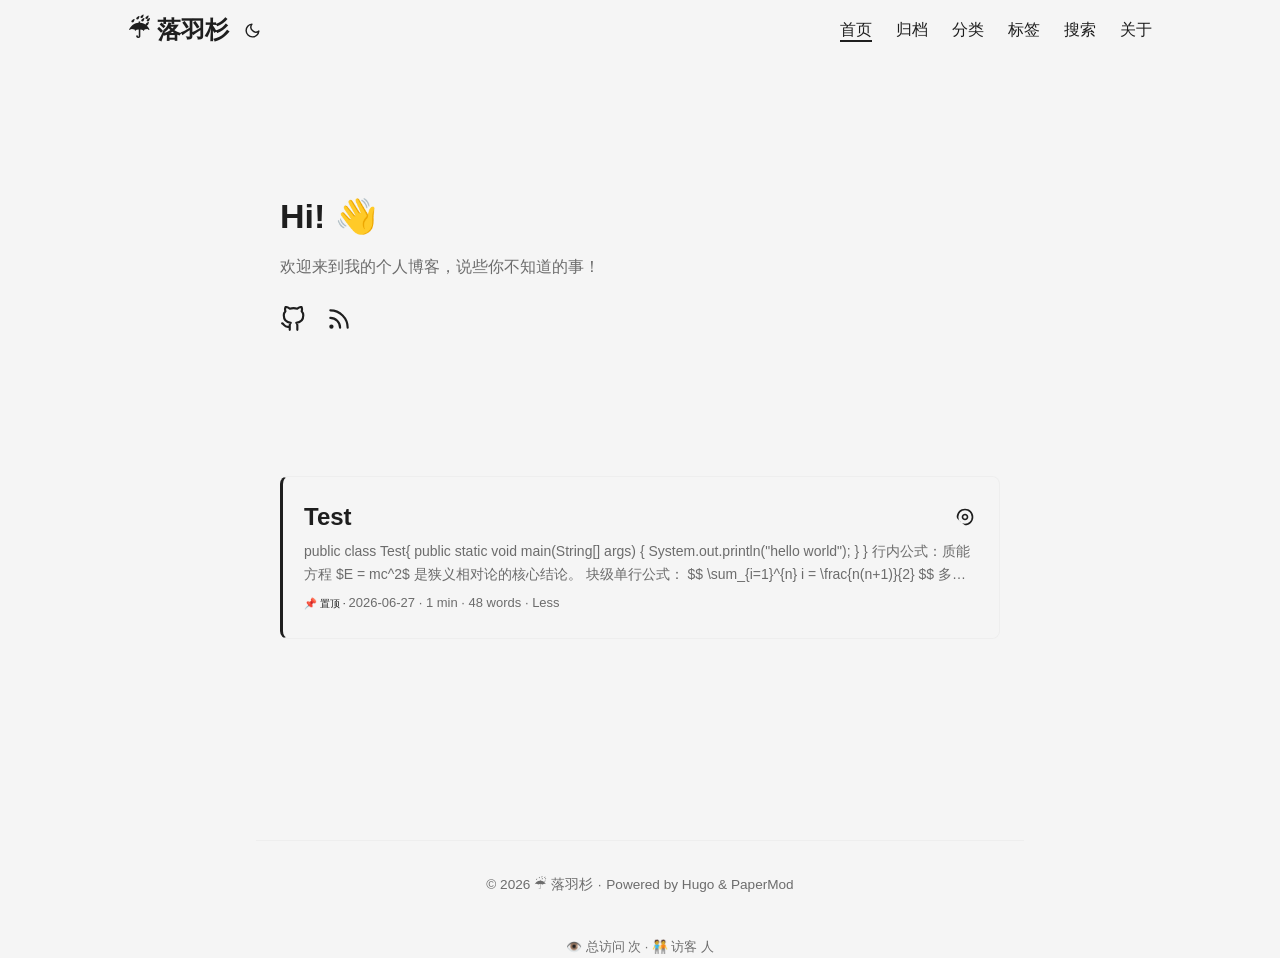
==== commit cf234b6c: "Update site: feat: 更换网站图标 dym2026/hugo-site-source@5aa69ee42dd8be48c35af2c50449b70eea5ee5c6" ====
--- a/index.html
+++ b/index.html
@@ -1,10 +1,10 @@
-<!doctype html><html lang=en dir=auto data-theme=auto><head><meta name=generator content="Hugo 0.163.3"><meta charset=utf-8><meta http-equiv=X-UA-Compatible content="IE=edge"><meta name=viewport content="width=device-width,initial-scale=1,shrink-to-fit=no"><meta name=robots content="index, follow"><title>☔︎ 纤纤巧思</title><meta name=keywords content="关键词1,关键词2,关键词3"><meta name=description content="博客描述，150字以内，包含核心关键词"><meta name=author content="Less"><link rel=canonical href=https://dym2026.github.io/><link crossorigin=anonymous href=/assets/css/stylesheet.4112e1ae91381286056db7897606358c1287e31d32b878bdc7e529f8c256b687.css integrity="sha256-QRLhrpE4EoYFbbeJdgY1jBKH4x0yuHi9x+Up+MJWtoc=" rel="preload stylesheet" as=style><link rel=icon href=https://dym2026.github.io/favicon.ico><link rel=icon type=image/png sizes=16x16 href=https://dym2026.github.io/favicon-16x16.png><link rel=icon type=image/png sizes=32x32 href=https://dym2026.github.io/favicon-32x32.png><link rel=apple-touch-icon href=https://dym2026.github.io/apple-touch-icon.png><link rel=mask-icon href=https://dym2026.github.io/safari-pinned-tab.svg><meta name=theme-color content="#2e2e33"><meta name=msapplication-TileColor content="#2e2e33"><link rel=alternate type=application/rss+xml href=https://dym2026.github.io/index.xml title=rss><link rel=alternate type=application/json href=https://dym2026.github.io/index.json title=json><link rel=alternate hreflang=en href=https://dym2026.github.io/><noscript><style>#theme-toggle,.top-link{display:none}</style><style>@media(prefers-color-scheme:dark){:root{--theme:rgb(29, 30, 32);--entry:rgb(46, 46, 51);--primary:rgb(218, 218, 219);--secondary:rgb(155, 156, 157);--tertiary:rgb(65, 66, 68);--content:rgb(196, 196, 197);--code-block-bg:rgb(46, 46, 51);--code-bg:rgb(55, 56, 62);--border:rgb(51, 51, 51);color-scheme:dark}.list{background:var(--theme)}.toc{background:var(--entry)}}</style></noscript><script>localStorage.getItem("pref-theme")==="dark"?document.querySelector("html").dataset.theme="dark":localStorage.getItem("pref-theme")==="light"?document.querySelector("html").dataset.theme="light":window.matchMedia("(prefers-color-scheme: dark)").matches?document.querySelector("html").dataset.theme="dark":document.querySelector("html").dataset.theme="light"</script><meta property="og:url" content="https://dym2026.github.io/"><meta property="og:site_name" content="☔︎ 纤纤巧思"><meta property="og:title" content="☔︎ 纤纤巧思"><meta property="og:description" content="博客描述，150字以内，包含核心关键词"><meta property="og:locale" content="zh_cn"><meta property="og:type" content="website"><meta property="og:image" content="https://dym2026.github.io/images/social-share.png"><meta name=twitter:card content="summary_large_image"><meta name=twitter:image content="https://dym2026.github.io/images/social-share.png"><meta name=twitter:title content="☔︎ 纤纤巧思"><meta name=twitter:description content="博客描述，150字以内，包含核心关键词"><script type=application/ld+json>{"@context":"https://schema.org","@type":"Organization","name":"☔︎ 纤纤巧思","url":"https://dym2026.github.io/","description":"博客描述，150字以内，包含核心关键词","logo":"https://dym2026.github.io/favicon.ico","sameAs":["https://github.com/dym2026/dym2026.github.io","/index.xml"]}</script></head><body class=list id=top><header class=header><nav class=header-nav><div class=logo><a href=https://dym2026.github.io/ accesskey=h title="☔︎ 纤纤巧思 (Alt + H)">☔︎ 纤纤巧思</a><div class=logo-switches><button id=theme-toggle class=theme-toggle accesskey=t title="(Alt + T)" aria-label="Toggle theme">
+<!doctype html><html lang=en dir=auto data-theme=auto><head><meta name=generator content="Hugo 0.163.3"><meta charset=utf-8><meta http-equiv=X-UA-Compatible content="IE=edge"><meta name=viewport content="width=device-width,initial-scale=1,shrink-to-fit=no"><meta name=robots content="index, follow"><title>☔︎ 落羽杉</title><meta name=keywords content="关键词1,关键词2,关键词3"><meta name=description content="博客描述，150字以内，包含核心关键词"><meta name=author content="Less"><link rel=canonical href=https://dym2026.github.io/><link crossorigin=anonymous href=/assets/css/stylesheet.f1b664ff4d6cb66a49dbc1be0f7d915f03a0ca8f5fc1e3566c89a14a723e33a2.css integrity="sha256-8bZk/01stmpJ28G+D32RXwOgyo9fweNWbImhSnI+M6I=" rel="preload stylesheet" as=style><link rel=icon href=https://dym2026.github.io/favicon.ico><link rel=icon type=image/png sizes=16x16 href=https://dym2026.github.io/favicon-16x16.png><link rel=icon type=image/png sizes=32x32 href=https://dym2026.github.io/favicon-32x32.png><link rel=apple-touch-icon href=https://dym2026.github.io/apple-touch-icon.png><link rel=mask-icon href=https://dym2026.github.io/safari-pinned-tab.svg><meta name=theme-color content="#2e2e33"><meta name=msapplication-TileColor content="#2e2e33"><link rel=alternate type=application/rss+xml href=https://dym2026.github.io/index.xml title=rss><link rel=alternate type=application/json href=https://dym2026.github.io/index.json title=json><link rel=alternate hreflang=en href=https://dym2026.github.io/><noscript><style>#theme-toggle,.top-link{display:none}</style><style>@media(prefers-color-scheme:dark){:root{--theme:rgb(29, 30, 32);--entry:rgb(46, 46, 51);--primary:rgb(218, 218, 219);--secondary:rgb(155, 156, 157);--tertiary:rgb(65, 66, 68);--content:rgb(196, 196, 197);--code-block-bg:rgb(46, 46, 51);--code-bg:rgb(55, 56, 62);--border:rgb(51, 51, 51);color-scheme:dark}.list{background:var(--theme)}.toc{background:var(--entry)}}</style></noscript><script>localStorage.getItem("pref-theme")==="dark"?document.querySelector("html").dataset.theme="dark":localStorage.getItem("pref-theme")==="light"?document.querySelector("html").dataset.theme="light":window.matchMedia("(prefers-color-scheme: dark)").matches?document.querySelector("html").dataset.theme="dark":document.querySelector("html").dataset.theme="light"</script><meta property="og:url" content="https://dym2026.github.io/"><meta property="og:site_name" content="☔︎ 落羽杉"><meta property="og:title" content="☔︎ 落羽杉"><meta property="og:description" content="博客描述，150字以内，包含核心关键词"><meta property="og:locale" content="zh_cn"><meta property="og:type" content="website"><meta property="og:image" content="https://dym2026.github.io/images/social-share.png"><meta name=twitter:card content="summary_large_image"><meta name=twitter:image content="https://dym2026.github.io/images/social-share.png"><meta name=twitter:title content="☔︎ 落羽杉"><meta name=twitter:description content="博客描述，150字以内，包含核心关键词"><script type=application/ld+json>{"@context":"https://schema.org","@type":"Organization","name":"☔︎ 落羽杉","url":"https://dym2026.github.io/","description":"博客描述，150字以内，包含核心关键词","logo":"https://dym2026.github.io/favicon.ico","sameAs":["https://github.com/dym2026/dym2026.github.io","/index.xml"]}</script></head><body class=list id=top><header class=header><nav class=header-nav><div class=logo><a href=https://dym2026.github.io/ accesskey=h title="☔︎ 落羽杉 (Alt + H)">☔︎ 落羽杉</a><div class=logo-switches><button id=theme-toggle class=theme-toggle accesskey=t title="(Alt + T)" aria-label="Toggle theme">
 <svg class="moon" width="17" height="17" viewBox="0 0 24 24" fill="none" stroke="currentColor" stroke-width="2" stroke-linecap="round" stroke-linejoin="round"><path d="M21 12.79A9 9 0 1111.21 3 7 7 0 0021 12.79z"/></svg>
 <svg class="sun" width="17" height="17" viewBox="0 0 24 24" fill="none" stroke="currentColor" stroke-width="2" stroke-linecap="round" stroke-linejoin="round"><circle cx="12" cy="12" r="5"/><line x1="12" y1="1" x2="12" y2="3"/><line x1="12" y1="21" x2="12" y2="23"/><line x1="4.22" y1="4.22" x2="5.64" y2="5.64"/><line x1="18.36" y1="18.36" x2="19.78" y2="19.78"/><line x1="1" y1="12" x2="3" y2="12"/><line x1="21" y1="12" x2="23" y2="12"/><line x1="4.22" y1="19.78" x2="5.64" y2="18.36"/><line x1="18.36" y1="5.64" x2="19.78" y2="4.22"/></svg></button></div></div><ul id=menu class=menu><li><a href=https://dym2026.github.io/ title=首页><span class=active>首页</span></a></li><li><a href=https://dym2026.github.io/archives/ title=归档><span>归档</span></a></li><li><a href=https://dym2026.github.io/categories/ title=分类><span>分类</span></a></li><li><a href=https://dym2026.github.io/tags/ title=标签><span>标签</span></a></li><li><a href=https://dym2026.github.io/search/ title="搜索 (Alt + /)" accesskey=/><span>搜索</span></a></li><li><a href=https://dym2026.github.io/about/ title=关于><span>关于</span></a></li></ul></nav></header><main class=main><article class="first-entry home-info"><header class=entry-header><h1>Hi! 👋</h1></header><div class="entry-content md-content"><p>欢迎来到我的个人博客，说些你不知道的事！</p></div><footer class=entry-footer><div class=social-icons><a href=https://github.com/dym2026/dym2026.github.io target=_blank rel="noopener noreferrer me" title=Github><svg viewBox="0 0 24 24" fill="none" stroke="currentColor" stroke-width="2" stroke-linecap="round" stroke-linejoin="round"><path d="M9 19c-5 1.5-5-2.5-7-3m14 6v-3.87a3.37 3.37.0 00-.94-2.61c3.14-.35 6.44-1.54 6.44-7A5.44 5.44.0 0020 4.77 5.07 5.07.0 0019.91 1S18.73.65 16 2.48a13.38 13.38.0 00-7 0C6.27.65 5.09 1 5.09 1A5.07 5.07.0 005 4.77 5.44 5.44.0 003.5 8.55c0 5.42 3.3 6.61 6.44 7A3.37 3.37.0 009 18.13V22"/></svg>
 </a><a href=/index.xml target=_blank rel="noopener noreferrer me" title=Rss><svg viewBox="0 0 24 24" fill="none" stroke="currentColor" stroke-width="2" stroke-linecap="round" stroke-linejoin="round"><path d="M4 11a9 9 0 019 9"/><path d="M4 4a16 16 0 0116 16"/><circle cx="5" cy="19" r="1"/></svg></a></div></footer></article><article class="post-entry pin-entry"><header class=entry-header><h2 class=entry-hint-parent>Test
 <span class="entry-hint pin-badge" title=置顶><svg height="20" viewBox="0 -960 960 960" fill="currentColor"><path d="M640-480q0 66-47 113t-113 47-113-47-47-113 47-113 113-47 113 47 47 113zm-160 80q33 0 56.5-23.5T560-480t-23.5-56.5T480-560t-56.5 23.5T4e2-480t23.5 56.5T480-4e2zm0 320Q316-2e2 198-314.5T80-480q0-83 32.5-156T197-763t125-85.5T480-880t158 31.5T763-763t84.5 127T880-480t-32.5 156T763-197t-125 85.5T480-80zm0-80q134 0 227-93t93-227-93-227-227-93-227 93-93 227 93 227 227 93zm0-320z"/></svg></span></h2></header><div class=entry-content><p>public class Test{ public static void main(String[] args) { System.out.println("hello world"); } } 行内公式：质能方程 $E = mc^2$ 是狭义相对论的核心结论。
 块级单行公式： $$ \sum_{i=1}^{n} i = \frac{n(n+1)}{2} $$
-多行对齐公式： $$ \begin{aligned} f(x) &= x^2 + 3x + 2 \ f’(x) &= 2x + 3 \ \int_0^1 f(x)dx &= \frac{23}{6} \end{aligned} $$</p></div><footer class=entry-footer><span title='2026-06-27 22:10:26 +0800 +0800'>2026-06-27</span>&nbsp;·&nbsp;<span>1 min</span>&nbsp;·&nbsp;<span>48 words</span>&nbsp;·&nbsp;<span>Less</span></footer><a class=entry-link aria-label="post link to Test" href=https://dym2026.github.io/posts/test/></a></article></main><footer class=footer><span>&copy; 2026 <a href=https://dym2026.github.io/>☔︎ 纤纤巧思</a></span> ·
+多行对齐公式： $$ \begin{aligned} f(x) &= x^2 + 3x + 2 \ f’(x) &= 2x + 3 \ \int_0^1 f(x)dx &= \frac{23}{6} \end{aligned} $$</p></div><footer class=entry-footer><span title='2026-06-27 22:10:26 +0800 +0800'>2026-06-27</span>&nbsp;·&nbsp;<span>1 min</span>&nbsp;·&nbsp;<span>48 words</span>&nbsp;·&nbsp;<span>Less</span></footer><a class=entry-link aria-label="post link to Test" href=https://dym2026.github.io/posts/test/></a></article></main><footer class=footer><span>&copy; 2026 <a href=https://dym2026.github.io/>☔︎ 落羽杉</a></span> ·
 <span>Powered by
 <a href="https://gohugo.io/?utm_source=papermod" rel=noopener target=_blank>Hugo</a> &
 <a href=https://github.com/adityatelange/hugo-PaperMod/ rel=noopener target=_blank>PaperMod</a></span></footer><a href=#top id=top-link class="top-link hidden" aria-label="go to top" title="Go to Top (Alt + G)" accesskey=g><svg viewBox="0 0 24 24" fill="none" stroke="currentColor" stroke-width="2" stroke-linecap="round" stroke-linejoin="round" class="feather feather-chevrons-up"><polyline points="17 11 12 6 7 11"/><polyline points="17 18 12 13 7 18"/></svg>
